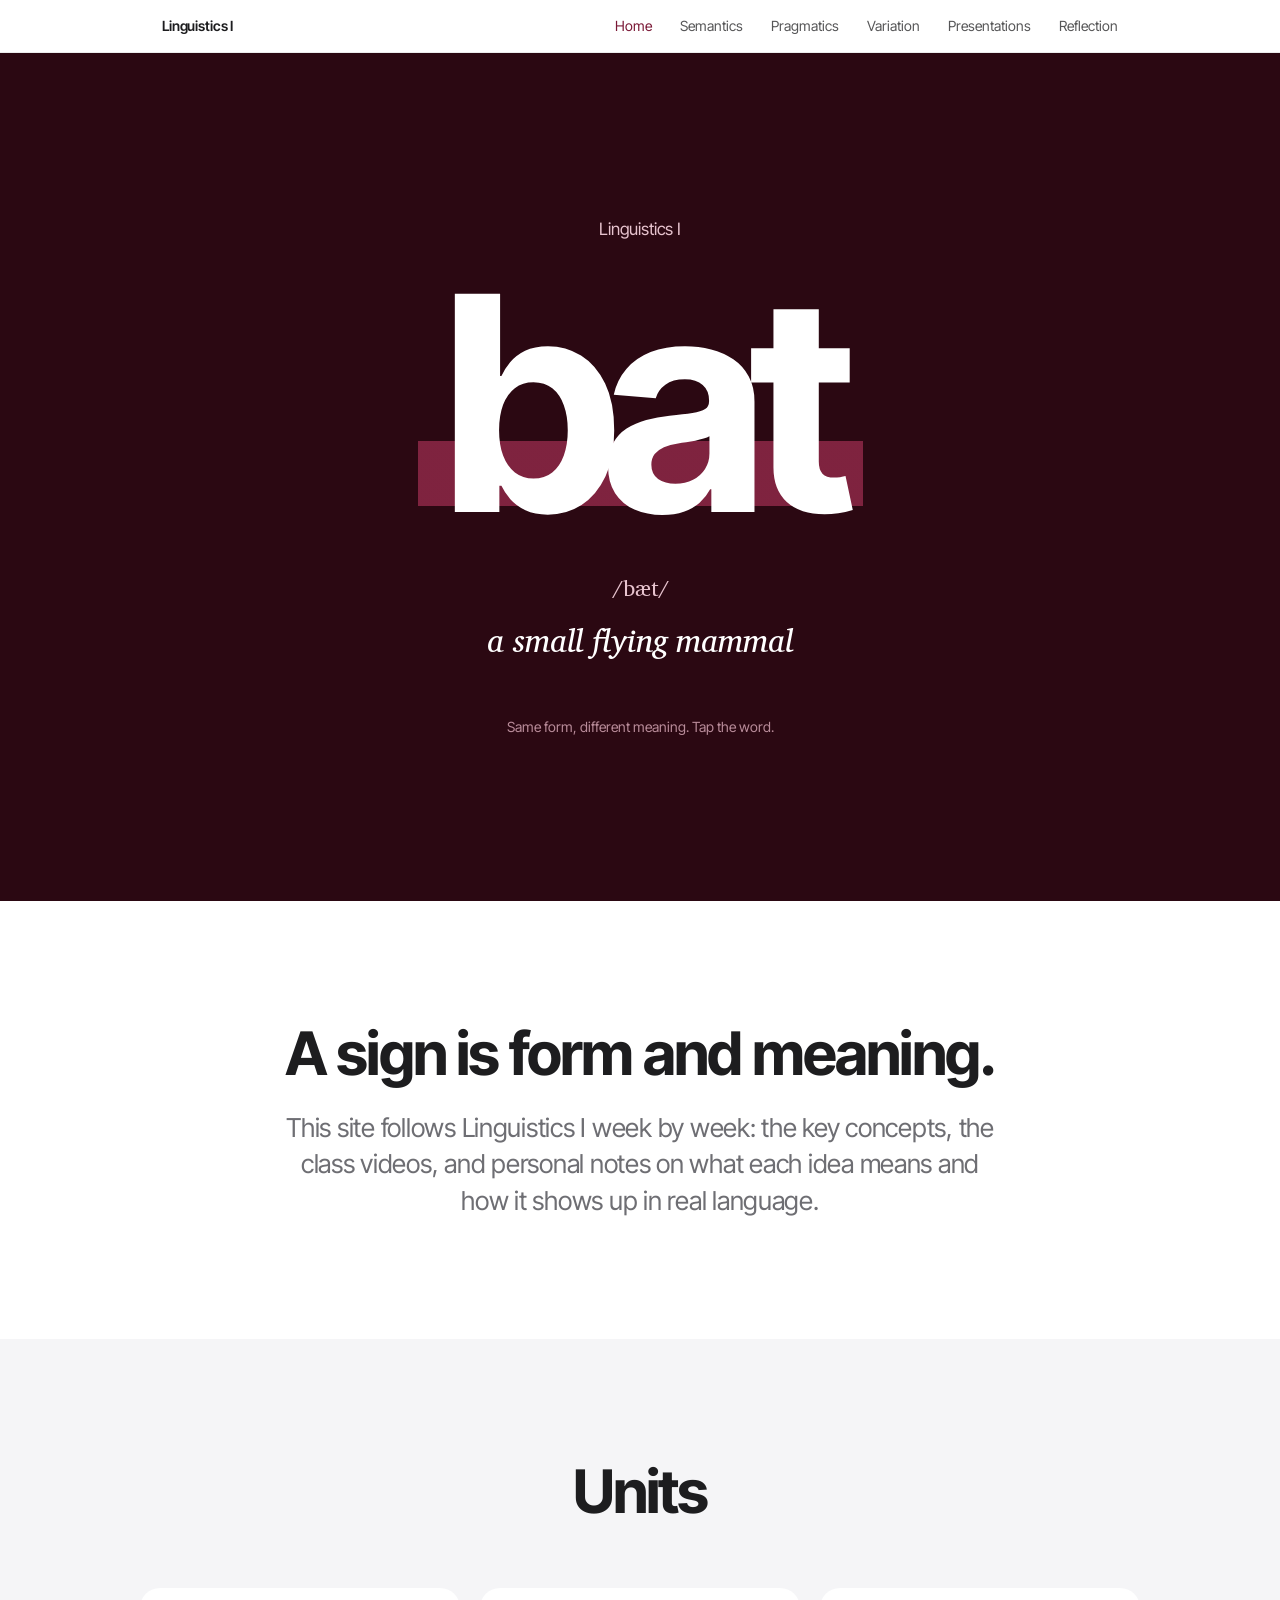
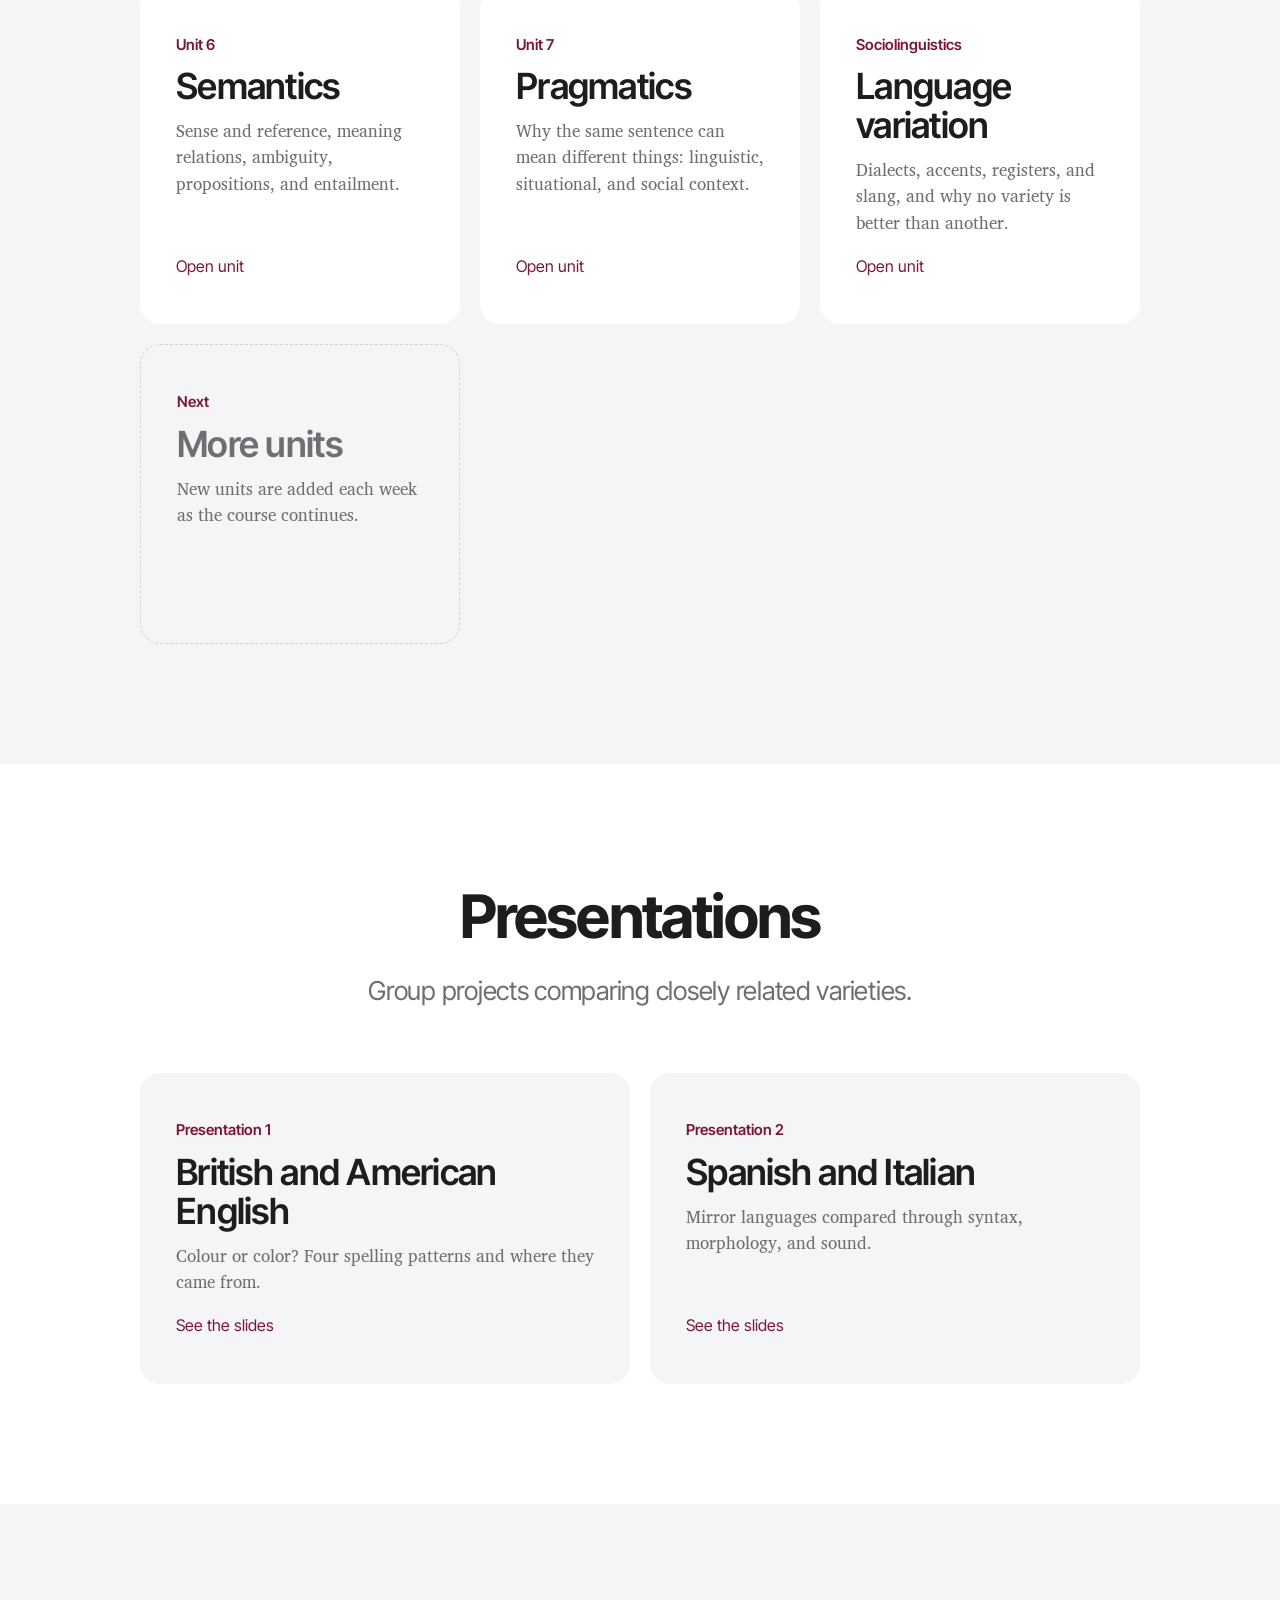
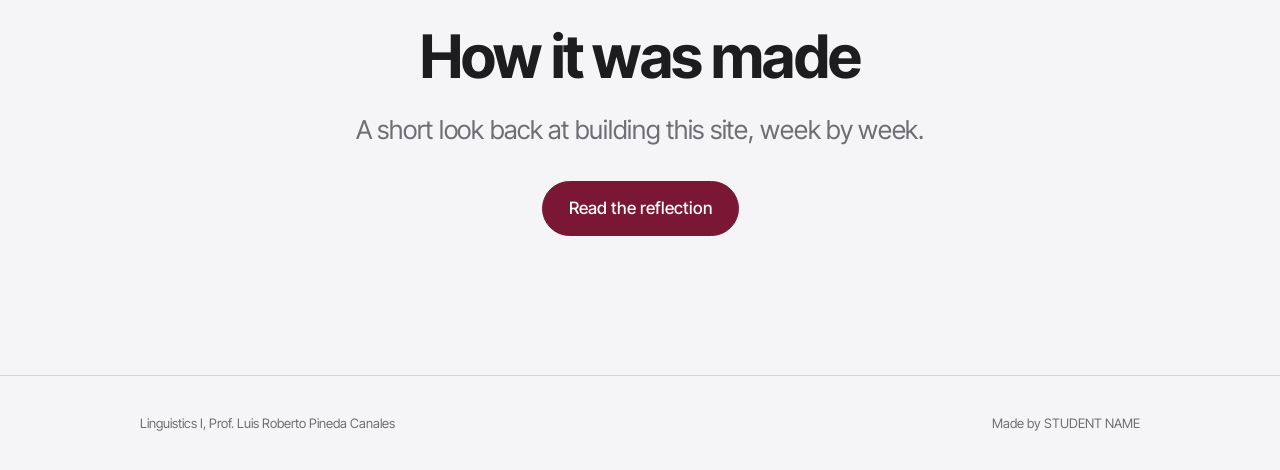
==== index.html @ 4e594017 "Vals project first demo" ====
<!DOCTYPE html>
<html lang="en">
<head>
  <meta charset="UTF-8">
  <meta name="viewport" content="width=device-width, initial-scale=1">
  <title>Linguistics I</title>
  <meta name="description" content="A semester of Linguistics I: concepts, class videos, and personal notes, unit by unit.">
  <link rel="preconnect" href="https://fonts.googleapis.com">
  <link rel="preconnect" href="https://fonts.gstatic.com" crossorigin>
  <link href="https://fonts.googleapis.com/css2?family=Charis+SIL:ital,wght@0,400;0,700;1,400&family=Inter+Tight:wght@400;500;600;700&display=swap" rel="stylesheet">
  <link rel="stylesheet" href="css/style.css">
</head>
<body>

<nav class="nav" aria-label="Main">
  <div class="nav-inner">
    <a class="brand" href="index.html">Linguistics I</a>
    <ul>
      <li><a href="index.html" aria-current="page">Home</a></li>
      <li><a href="semantics.html">Semantics</a></li>
      <li><a href="pragmatics.html">Pragmatics</a></li>
      <li><a href="variation.html">Variation</a></li>
      <li><a href="presentations.html">Presentations</a></li>
      <li><a href="reflection.html">Reflection</a></li>
    </ul>
  </div>
</nav>

<header class="hero">
  <p class="kicker">Linguistics I</p>
  <button class="word" id="flip-word" aria-label="bat. Tap to see its other meaning">bat</button>
  <p class="ipa">/bæt/</p>
  <p class="sense" id="flip-sense" aria-live="polite">a small flying mammal</p>
  <p class="hint">Same form, different meaning. Tap the word.</p>
</header>

<main>
  <section class="section">
    <div class="wrap center">
      <h2>A sign is form and meaning.</h2>
      <p class="lede">This site follows Linguistics I week by week: the key concepts, the class videos, and personal notes on what each idea means and how it shows up in real language.</p>
    </div>
  </section>

  <section class="section alt">
    <div class="wrap">
      <h2 class="center">Units</h2>
      <div class="units">
        <a class="unit-card" href="semantics.html">
          <span class="num">Unit 6</span>
          <h3>Semantics</h3>
          <p>Sense and reference, meaning relations, ambiguity, propositions, and entailment.</p>
          <span class="go">Open unit</span>
        </a>
        <a class="unit-card" href="pragmatics.html">
          <span class="num">Unit 7</span>
          <h3>Pragmatics</h3>
          <p>Why the same sentence can mean different things: linguistic, situational, and social context.</p>
          <span class="go">Open unit</span>
        </a>
        <a class="unit-card" href="variation.html">
          <span class="num">Sociolinguistics</span>
          <h3>Language variation</h3>
          <p>Dialects, accents, registers, and slang, and why no variety is better than another.</p>
          <span class="go">Open unit</span>
        </a>
        <div class="unit-card soon">
          <span class="num">Next</span>
          <h3>More units</h3>
          <p>New units are added each week as the course continues.</p>
        </div>
      </div>
    </div>
  </section>

  <section class="section">
    <div class="wrap">
      <h2 class="center">Presentations</h2>
      <p class="lede center" style="margin:0 auto; max-width:720px">Group projects comparing closely related varieties.</p>
      <div class="units">
        <a class="unit-card" href="presentations.html#british-american" style="background:var(--surface)">
          <span class="num">Presentation 1</span>
          <h3>British and American English</h3>
          <p>Colour or color? Four spelling patterns and where they came from.</p>
          <span class="go">See the slides</span>
        </a>
        <a class="unit-card" href="presentations.html#spanish-italian" style="background:var(--surface)">
          <span class="num">Presentation 2</span>
          <h3>Spanish and Italian</h3>
          <p>Mirror languages compared through syntax, morphology, and sound.</p>
          <span class="go">See the slides</span>
        </a>
      </div>
    </div>
  </section>

  <section class="section alt">
    <div class="wrap center">
      <h2>How it was made</h2>
      <p class="lede">A short look back at building this site, week by week.</p>
      <p style="margin-top:32px"><a class="btn" href="reflection.html">Read the reflection</a></p>
    </div>
  </section>
</main>

<footer class="footer">
  <div class="wrap">
    <span>Linguistics I, Prof. Luis Roberto Pineda Canales</span>
    <span>Made by STUDENT NAME</span>
  </div>
</footer>

<script src="js/main.js"></script>
</body>
</html>
---- css/style.css ----
/* ===== Tokens ===== */
:root {
  --wine: #7A1735;        /* primary */
  --wine-deep: #2B0812;   /* hero backgrounds */
  --wine-light: #E7C3CE;  /* text on dark wine */
  --rose: #F6E4EA;        /* notes + highlight */
  --ink: #1D1D1F;
  --muted: #6E6E73;
  --surface: #F5F5F7;
  --paper: #FFFFFF;
  --line: #D2D2D7;
  --display: "Inter Tight", system-ui, -apple-system, "Segoe UI", sans-serif;
  --serif: "Charis SIL", Georgia, "Times New Roman", serif;
  --max: 1000px;
  --read: 680px;
  --radius: 20px;
}

*, *::before, *::after { box-sizing: border-box; }
html { scroll-behavior: smooth; }
body {
  margin: 0;
  font-family: var(--serif);
  font-size: 19px;
  line-height: 1.7;
  color: var(--ink);
  background: var(--paper);
  -webkit-font-smoothing: antialiased;
}
a { color: var(--wine); }
:focus-visible { outline: 2px solid var(--wine); outline-offset: 3px; border-radius: 4px; }
img, iframe, svg { max-width: 100%; }
p { margin: 0 0 1em; }

/* ===== Navigation ===== */
.nav {
  position: sticky; top: 0; z-index: 20;
  background: rgba(255, 255, 255, 0.82);
  backdrop-filter: saturate(180%) blur(20px);
  -webkit-backdrop-filter: saturate(180%) blur(20px);
  border-bottom: 1px solid rgba(0, 0, 0, 0.08);
}
.nav-inner {
  max-width: var(--max); margin: 0 auto; padding: 0 22px; height: 52px;
  display: flex; align-items: center; justify-content: space-between;
  font-family: var(--display); font-size: 14px;
}
.brand { font-weight: 600; color: var(--ink); text-decoration: none; letter-spacing: -0.01em; }
.nav ul { list-style: none; display: flex; gap: 28px; margin: 0; padding: 0; }
.nav ul a { color: var(--ink); text-decoration: none; opacity: 0.75; transition: opacity .2s, color .2s; }
.nav ul a:hover, .nav ul a[aria-current="page"] { opacity: 1; color: var(--wine); }
@media (max-width: 640px) {
  .brand { display: none; }
  .nav-inner { justify-content: center; }
  .nav ul { gap: 20px; font-size: 13px; }
}

/* ===== Type ===== */
h1, h2, h3, h4 { font-family: var(--display); letter-spacing: -0.03em; line-height: 1.08; margin: 0; }
.display { font-size: clamp(48px, 8vw, 88px); font-weight: 700; }
h2 { font-size: clamp(36px, 5.5vw, 60px); font-weight: 700; margin-bottom: 24px; }
h3 { font-size: 26px; font-weight: 600; letter-spacing: -0.02em; margin: 64px 0 16px; }
.lede { font-family: var(--display); font-size: clamp(20px, 2.4vw, 26px); color: var(--muted); line-height: 1.4; letter-spacing: -0.01em; margin: 20px 0 0; }
.center { text-align: center; }
.center .lede { margin-left: auto; margin-right: auto; max-width: 720px; }
mark { background: linear-gradient(transparent 55%, var(--rose) 55%); color: inherit; padding: 0 2px; }
.ipa { font-family: var(--serif); }

/* ===== Home hero ===== */
.hero {
  background: var(--wine-deep); color: #fff;
  min-height: calc(100svh - 52px);
  display: flex; flex-direction: column; align-items: center; justify-content: center;
  text-align: center; padding: 80px 22px;
}
.hero .kicker { font-family: var(--display); font-size: 17px; color: var(--wine-light); margin: 0 0 24px; letter-spacing: -0.01em; }
.word {
  all: unset; cursor: pointer;
  font-family: var(--display); font-weight: 700;
  font-size: clamp(120px, 26vw, 300px); line-height: 0.9; letter-spacing: -0.06em;
  padding: 0 0.08em;
  background: linear-gradient(transparent 64%, rgba(196, 58, 100, 0.55) 64%, rgba(196, 58, 100, 0.55) 88%, transparent 88%);
}
.word:focus-visible { outline: 2px solid #fff; outline-offset: 10px; }
.hero .ipa { font-size: 22px; color: var(--wine-light); margin: 32px 0 6px; }
.sense { font-style: italic; font-size: clamp(22px, 3vw, 32px); margin: 0; min-height: 1.5em; transition: opacity .25s ease; }
.sense.fading { opacity: 0; }
.hint { font-family: var(--display); font-size: 14px; color: #B98C9A; margin: 48px 0 0; }

/* One orchestrated entrance on the home hero */
.hero > * { animation: rise .9s cubic-bezier(.2, .7, .2, 1) both; }
.hero > *:nth-child(2) { animation-delay: .15s; }
.hero > *:nth-child(3) { animation-delay: .35s; }
.hero > *:nth-child(4) { animation-delay: .45s; }
.hero > *:nth-child(5) { animation-delay: .8s; }
@keyframes rise { from { opacity: 0; transform: translateY(18px); } to { opacity: 1; transform: none; } }

/* ===== Unit hero ===== */
.unit-hero { background: var(--wine-deep); color: #fff; text-align: center; padding: 140px 22px 120px; }
.unit-hero .unit-label { font-family: var(--display); font-size: 17px; color: var(--wine-light); margin: 0 0 16px; }
.unit-hero .lede { color: var(--wine-light); }

/* ===== Sections ===== */
.section { padding: 120px 22px; }
.section.alt { background: var(--surface); }
.wrap { max-width: var(--max); margin: 0 auto; }
.read { max-width: var(--read); margin: 0 auto; }
@media (max-width: 640px) { .section { padding: 80px 20px; } .unit-hero { padding: 100px 20px 80px; } }

/* ===== Home: unit cards ===== */
.units { display: grid; grid-template-columns: repeat(auto-fit, minmax(280px, 1fr)); gap: 20px; margin-top: 64px; }
.unit-card {
  display: flex; flex-direction: column; background: var(--paper); border-radius: var(--radius);
  padding: 44px 36px; text-decoration: none; color: var(--ink); min-height: 300px;
  transition: transform .35s cubic-bezier(.2, .7, .2, 1);
}
.unit-card:hover { transform: scale(1.015); }
.unit-card .num { font-family: var(--display); color: var(--wine); font-size: 15px; font-weight: 600; }
.unit-card h3 { margin: 10px 0 12px; font-size: 36px; }
.unit-card p { color: var(--muted); font-size: 17px; line-height: 1.55; }
.unit-card .go { margin-top: auto; font-family: var(--display); font-size: 16px; color: var(--wine); }
.unit-card.soon { background: transparent; border: 1.5px dashed var(--line); color: var(--muted); }
.unit-card.soon:hover { transform: none; }
.unit-card.soon h3 { color: var(--muted); }

/* ===== Buttons ===== */
.btn {
  display: inline-block; font-family: var(--display); font-size: 17px; font-weight: 500;
  padding: 12px 26px; border-radius: 980px; border: 1px solid var(--wine);
  background: var(--wine); color: #fff; text-decoration: none; cursor: pointer;
  transition: background .2s, color .2s;
}
.btn:hover { background: #5E1029; }
.btn.ghost { background: transparent; color: var(--wine); }
.btn.ghost:hover { background: var(--wine); color: #fff; }

/* ===== Dictionary-style entries ===== */
.entries { margin: 32px 0; }
.entry { border-top: 1px solid var(--line); padding: 28px 0; }
.entry:last-child { border-bottom: 1px solid var(--line); }
.entry dt { font-family: var(--display); font-size: 24px; font-weight: 600; letter-spacing: -0.02em; }
.entry dt .ipa, .entry dt .pos { font-family: var(--serif); font-weight: 400; font-size: 17px; color: var(--wine); margin-left: 10px; letter-spacing: 0; }
.entry dd { margin: 8px 0 0; color: #3A3A3C; }
.entry .ex { font-style: italic; color: var(--muted); }

/* ===== Statement ===== */
.statement { font-family: var(--display); font-weight: 700; font-size: clamp(34px, 5vw, 56px); letter-spacing: -0.035em; line-height: 1.1; margin: 0 0 32px; }
.statement .soft { color: var(--muted); }

/* ===== Figures ===== */
.figure { background: var(--paper); border-radius: var(--radius); padding: 48px 32px 32px; margin: 48px 0; text-align: center; }
.section:not(.alt) .figure { background: var(--surface); }
.figure svg { width: 100%; max-width: 560px; height: auto; }
.figure figcaption { font-family: var(--display); font-size: 15px; color: var(--muted); margin-top: 20px; }

/* ===== Video ===== */
.video { position: relative; aspect-ratio: 16 / 9; border-radius: var(--radius); overflow: hidden; background: #000; margin: 40px 0 12px; }
.video iframe { position: absolute; inset: 0; width: 100%; height: 100%; border: 0; }
.video-caption { font-family: var(--display); font-size: 15px; color: var(--muted); margin: 0 0 48px; }
.videos { display: grid; grid-template-columns: repeat(auto-fit, minmax(320px, 1fr)); gap: 24px; }

/* ===== Personal notes (her voice) ===== */
.notes { background: var(--rose); border-radius: var(--radius); padding: 32px 36px; margin: 56px 0 0; }
.notes h4 { font-size: 15px; font-weight: 600; color: var(--wine); letter-spacing: -0.01em; margin: 0 0 10px; }
.notes p { font-style: italic; margin: 0 0 .6em; }
.notes p:last-child { margin: 0; }
.notes .prompt { color: #8A5566; }

/* ===== Empty media slots ===== */
.slot {
  border: 1.5px dashed #C9A3AF; border-radius: var(--radius); padding: 36px 28px; margin: 40px 0;
  text-align: center; font-family: var(--display); font-size: 16px; color: var(--muted);
}
.slot strong { display: block; color: var(--ink); font-size: 18px; font-weight: 600; margin-bottom: 6px; }

/* ===== Tables ===== */
.table-wrap { overflow-x: auto; margin: 32px 0; }
table { width: 100%; border-collapse: collapse; font-size: 17px; min-width: 520px; }
th { font-family: var(--display); font-weight: 600; font-size: 14px; color: var(--muted); text-align: left; padding: 12px 16px 12px 0; border-bottom: 1px solid var(--ink); }
td { padding: 16px 16px 16px 0; border-bottom: 1px solid var(--line); vertical-align: top; }
td.yes { color: var(--wine); font-family: var(--display); font-weight: 600; }

/* ===== Quiz ===== */
.quiz { background: var(--paper); border-radius: var(--radius); padding: 48px 40px; margin: 48px 0 0; }
.quiz-progress { font-family: var(--display); font-size: 14px; color: var(--muted); margin: 0 0 24px; }
.quiz-premise, .quiz-conclusion { font-family: var(--display); font-size: clamp(22px, 3vw, 28px); font-weight: 600; letter-spacing: -0.02em; line-height: 1.25; margin: 0; }
.quiz-arrow { font-family: var(--display); color: var(--wine); font-size: 15px; margin: 12px 0; }
.quiz-question { font-family: var(--display); color: var(--muted); font-size: 16px; margin: 28px 0 16px; }
.choices { display: flex; gap: 12px; flex-wrap: wrap; }
.choices .btn[aria-pressed="true"] { background: var(--wine); color: #fff; }
.feedback { margin-top: 24px; min-height: 2em; }
.feedback .verdict { font-family: var(--display); font-weight: 600; }
.feedback .right { color: var(--wine); }
.feedback .wrong { color: var(--ink); }
@media (max-width: 640px) { .quiz { padding: 36px 24px; } .notes { padding: 28px 24px; } }

/* ===== Segmented control (pragmatics) ===== */
.seg { display: inline-flex; flex-wrap: wrap; background: rgba(0, 0, 0, 0.06); border-radius: 980px; padding: 4px; gap: 4px; margin: 16px 0 32px; }
.seg button {
  border: 0; background: transparent; border-radius: 980px; padding: 10px 22px;
  font-family: var(--display); font-size: 15px; color: var(--ink); cursor: pointer;
}
.seg button[aria-pressed="true"] { background: var(--paper); color: var(--wine); box-shadow: 0 1px 4px rgba(0, 0, 0, 0.12); }
.ctx-panel { background: var(--paper); border-radius: var(--radius); padding: 40px; }
.section:not(.alt) .ctx-panel { background: var(--surface); }
.ctx-panel .utterance { font-family: var(--display); font-size: clamp(28px, 4vw, 40px); font-weight: 700; letter-spacing: -0.03em; margin: 0 0 20px; }
.ctx-panel .scene { color: var(--muted); }
.ctx-panel .reading { border-top: 1px solid var(--line); padding-top: 20px; margin-top: 20px; }
@media (max-width: 640px) { .ctx-panel { padding: 28px 24px; } }

/* ===== Journal (reflection) ===== */
.journal-entry { border-top: 1px solid var(--line); padding: 36px 0; }
.journal-entry h3 { margin: 0 0 12px; font-size: 22px; }
.journal-entry .date { font-family: var(--display); font-size: 14px; color: var(--wine); margin: 0 0 6px; }

/* ===== Prev / next ===== */
.pager { display: flex; justify-content: space-between; gap: 16px; flex-wrap: wrap; max-width: var(--max); margin: 0 auto; padding: 64px 22px; font-family: var(--display); }
.pager a { text-decoration: none; color: var(--ink); }
.pager small { display: block; color: var(--muted); font-size: 14px; }
.pager span { font-size: 22px; font-weight: 600; letter-spacing: -0.02em; color: var(--wine); }

/* ===== Footer ===== */
.footer { background: var(--surface); border-top: 1px solid var(--line); padding: 36px 22px; font-family: var(--display); font-size: 13px; color: var(--muted); }
.footer .wrap { display: flex; justify-content: space-between; gap: 12px; flex-wrap: wrap; }

/* ===== Mobile nav: scroll when it doesn't fit ===== */
@media (max-width: 640px) {
  .nav-inner { justify-content: flex-start; padding: 0; }
  .nav ul { overflow-x: auto; white-space: nowrap; padding: 0 20px; gap: 22px; scrollbar-width: none; }
  .nav ul::-webkit-scrollbar { display: none; }
}

/* ===== Presentation credit ===== */
.credit { font-family: var(--display); font-size: 16px; color: var(--wine-light); margin: 24px 0 0; }

/* ===== Slide gallery ===== */
.gallery-wrap { position: relative; margin: 48px 0 0; }
.gallery {
  display: flex; gap: 20px; overflow-x: auto; scroll-snap-type: x mandatory;
  padding: 0 max(22px, calc((100vw - var(--max)) / 2)) 8px; scrollbar-width: none;
}
.gallery::-webkit-scrollbar { display: none; }
.gallery figure { flex: 0 0 min(820px, 86vw); margin: 0; scroll-snap-align: center; }
.gallery img { display: block; width: 100%; height: auto; aspect-ratio: 16 / 9; object-fit: cover; border-radius: var(--radius); background: var(--surface); box-shadow: 0 2px 20px rgba(0, 0, 0, 0.08); }
.gallery figcaption { font-family: var(--display); font-size: 14px; color: var(--muted); margin-top: 12px; }
.gallery-controls { display: flex; justify-content: center; align-items: center; gap: 16px; margin-top: 24px; font-family: var(--display); font-size: 14px; color: var(--muted); }
.round {
  width: 44px; height: 44px; border-radius: 50%; border: 0; cursor: pointer;
  background: rgba(0, 0, 0, 0.07); color: var(--ink); font-size: 20px; line-height: 1;
  display: inline-flex; align-items: center; justify-content: center; transition: background .2s;
}
.round:hover { background: rgba(0, 0, 0, 0.12); }

/* ===== Spelling switch (British / American) ===== */
.spell-grid { display: grid; grid-template-columns: repeat(2, minmax(0, 1fr)); gap: 12px; margin: 8px 0 24px; }
@media (max-width: 480px) { .spell-grid { grid-template-columns: 1fr; } }
.spell-group { background: var(--paper); border-radius: var(--radius); padding: 28px 28px 20px; }
.section:not(.alt) .spell-group { background: var(--surface); }
.spell-group h4 { font-size: 15px; font-weight: 600; color: var(--muted); letter-spacing: -0.01em; margin: 0 0 12px; }
.spell { display: block; font-family: var(--display); font-size: 28px; font-weight: 600; letter-spacing: -0.02em; line-height: 1.5; }
.spell .end { color: var(--wine); transition: color .3s; }

/* ===== Mirror tables (Spanish / Italian) ===== */
.mirror { display: grid; grid-template-columns: 1fr 1fr; gap: 0; background: var(--paper); border-radius: var(--radius); overflow: hidden; margin: 32px 0; }
.section:not(.alt) .mirror { background: var(--surface); }
.mirror > div { padding: 28px 28px 20px; }
.mirror > div + div { border-left: 1px solid var(--line); }
.mirror h4 { font-size: 15px; font-weight: 600; color: var(--wine); margin: 0 0 12px; letter-spacing: -0.01em; }
.mirror ul { list-style: none; margin: 0; padding: 0; }
.mirror li { padding: 8px 0; border-top: 1px solid var(--line); }
.mirror li:first-child { border-top: 0; }
.mirror .arrow { color: var(--muted); }
@media (max-width: 560px) { .mirror > div { padding: 22px 18px 14px; } .mirror li { font-size: 17px; } }

/* ===== Minimal pairs ===== */
.pairs { display: grid; grid-template-columns: repeat(auto-fit, minmax(180px, 1fr)); gap: 16px; margin: 32px 0; }
.pair { background: var(--paper); border-radius: var(--radius); padding: 32px 28px; }
.section:not(.alt) .pair { background: var(--surface); }
.pair .lang { font-family: var(--display); font-size: 14px; color: var(--muted); margin: 0 0 14px; }
.pair .w { font-family: var(--display); font-size: 30px; font-weight: 700; letter-spacing: -0.03em; margin: 0; line-height: 1.2; }
.pair .w b { color: var(--wine); }
.pair .g { color: var(--muted); font-style: italic; margin: 0 0 12px; }
.pair .g:last-child { margin: 0; }
.pair .why { font-family: var(--display); font-size: 15px; color: var(--ink); border-top: 1px solid var(--line); padding-top: 14px; margin: 14px 0 0; }

.aside { font-family: var(--display); font-size: 15px; color: var(--muted); line-height: 1.5; margin: -16px 0 32px; }

@media (prefers-reduced-motion: reduce) {
  html { scroll-behavior: auto; }
  *, *::before, *::after { animation: none !important; transition: none !important; }
}
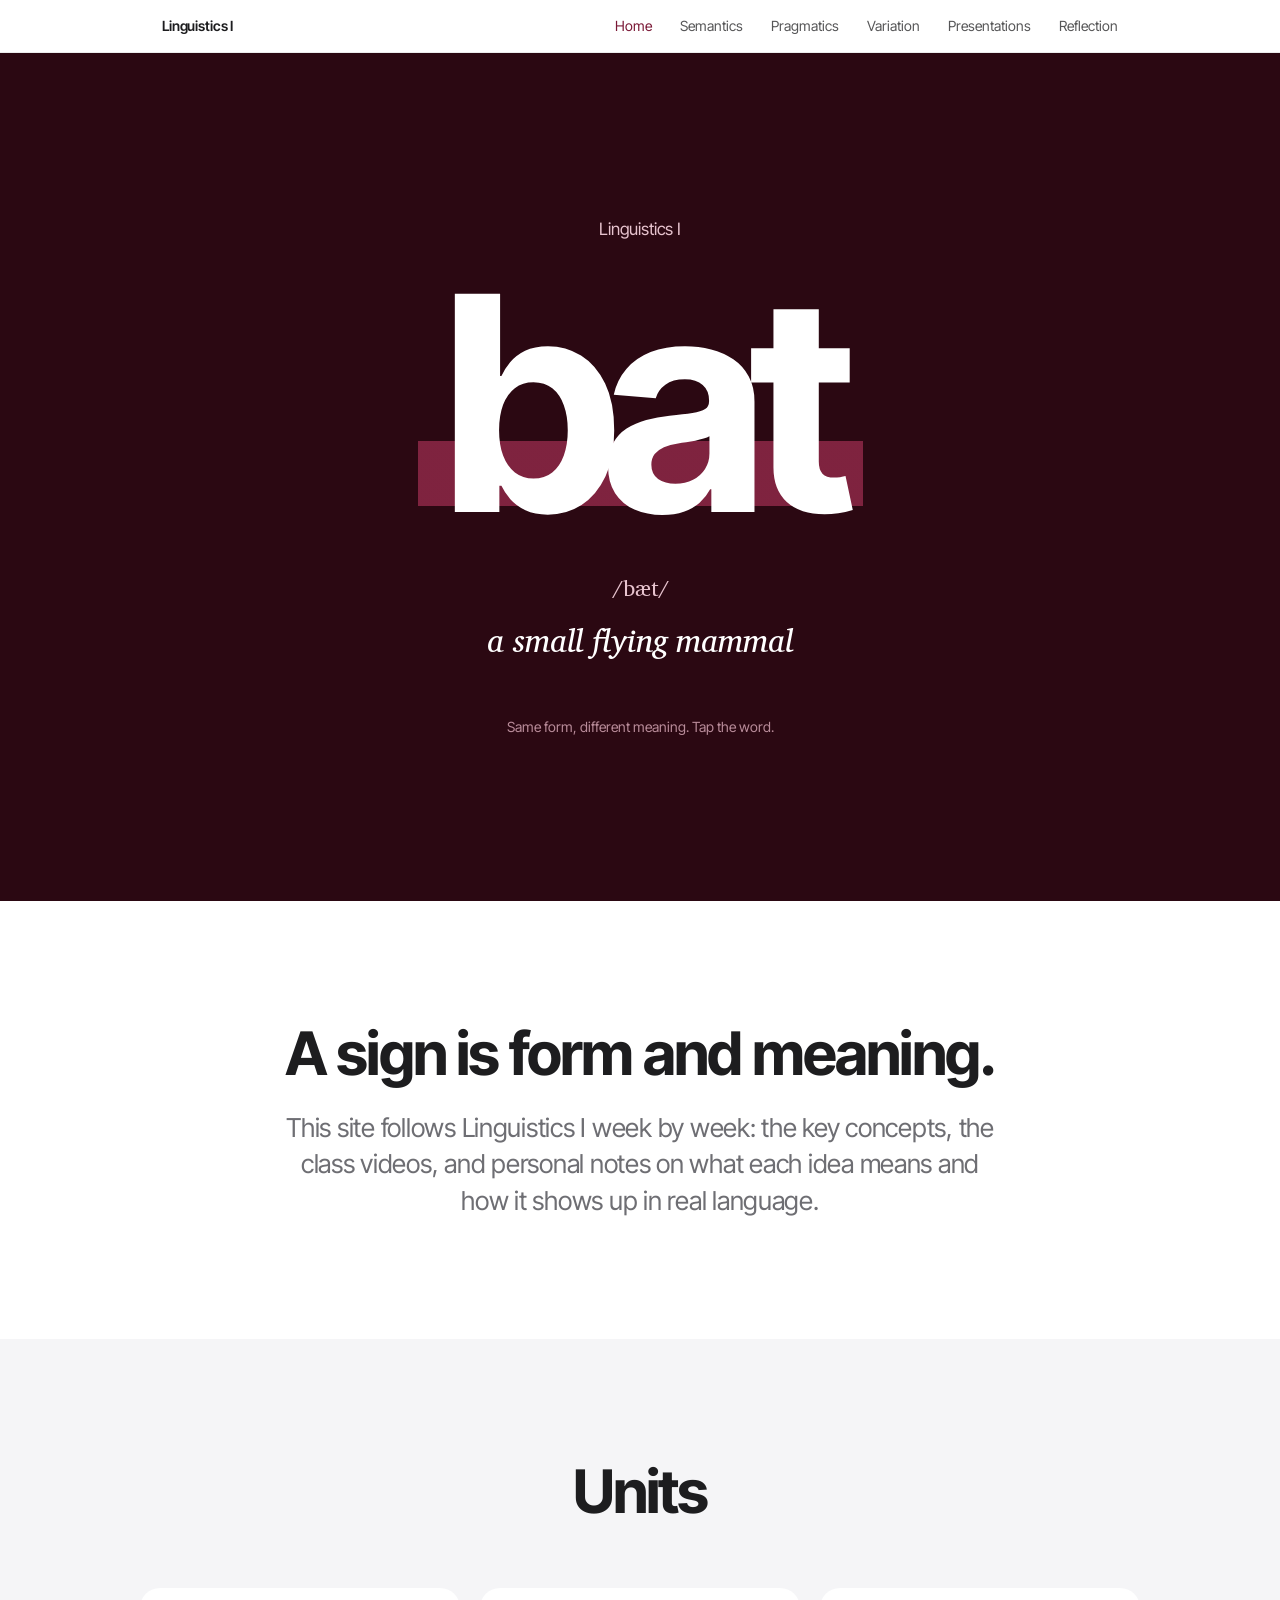
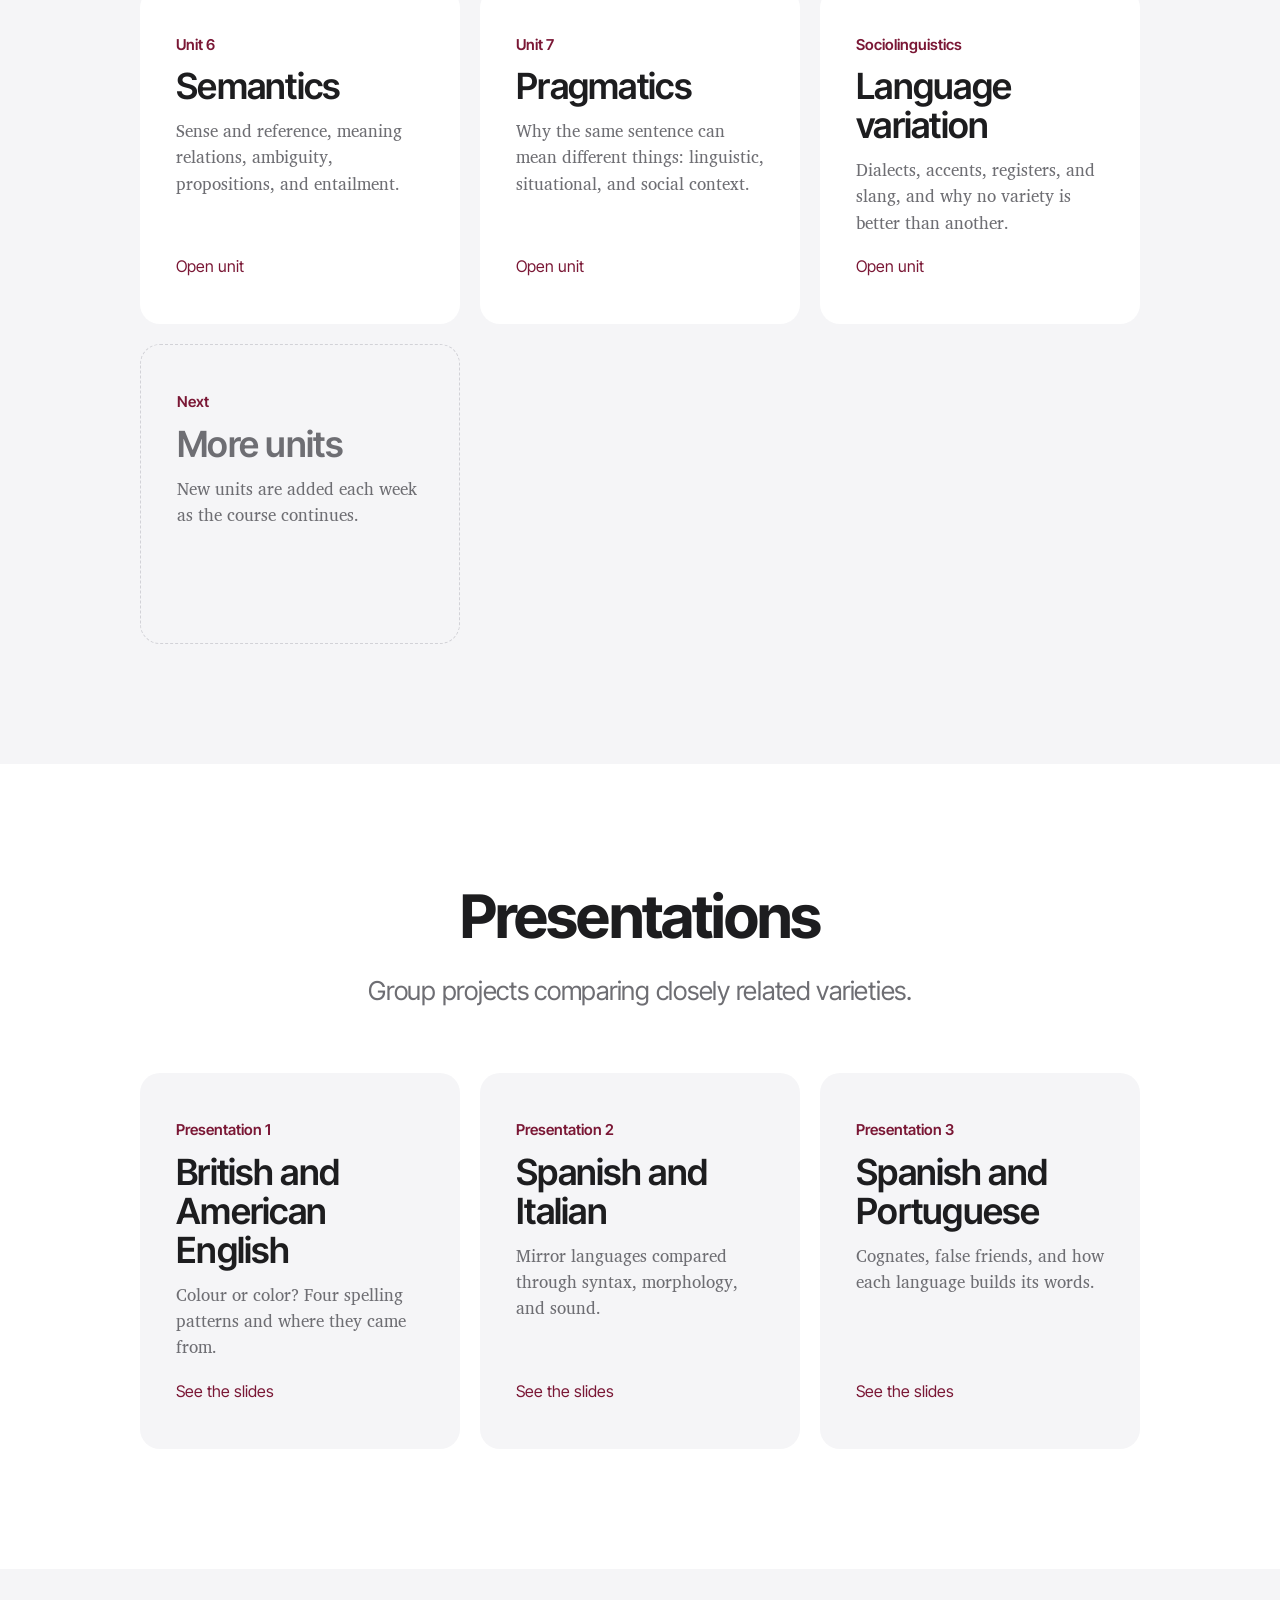
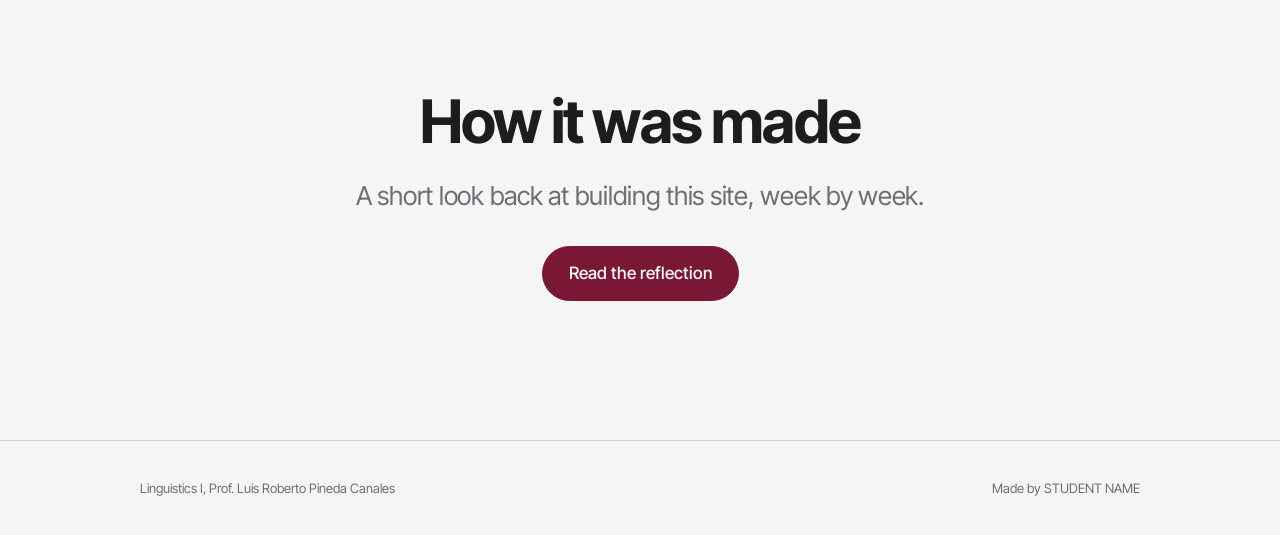
==== commit 56b7abd3: "Update" ====
--- a/index.html
+++ b/index.html
@@ -90,6 +90,12 @@
           <p>Mirror languages compared through syntax, morphology, and sound.</p>
           <span class="go">See the slides</span>
         </a>
+        <a class="unit-card" href="presentations.html#spanish-portuguese" style="background:var(--surface)">
+          <span class="num">Presentation 3</span>
+          <h3>Spanish and Portuguese</h3>
+          <p>Cognates, false friends, and how each language builds its words.</p>
+          <span class="go">See the slides</span>
+        </a>
       </div>
     </div>
   </section>
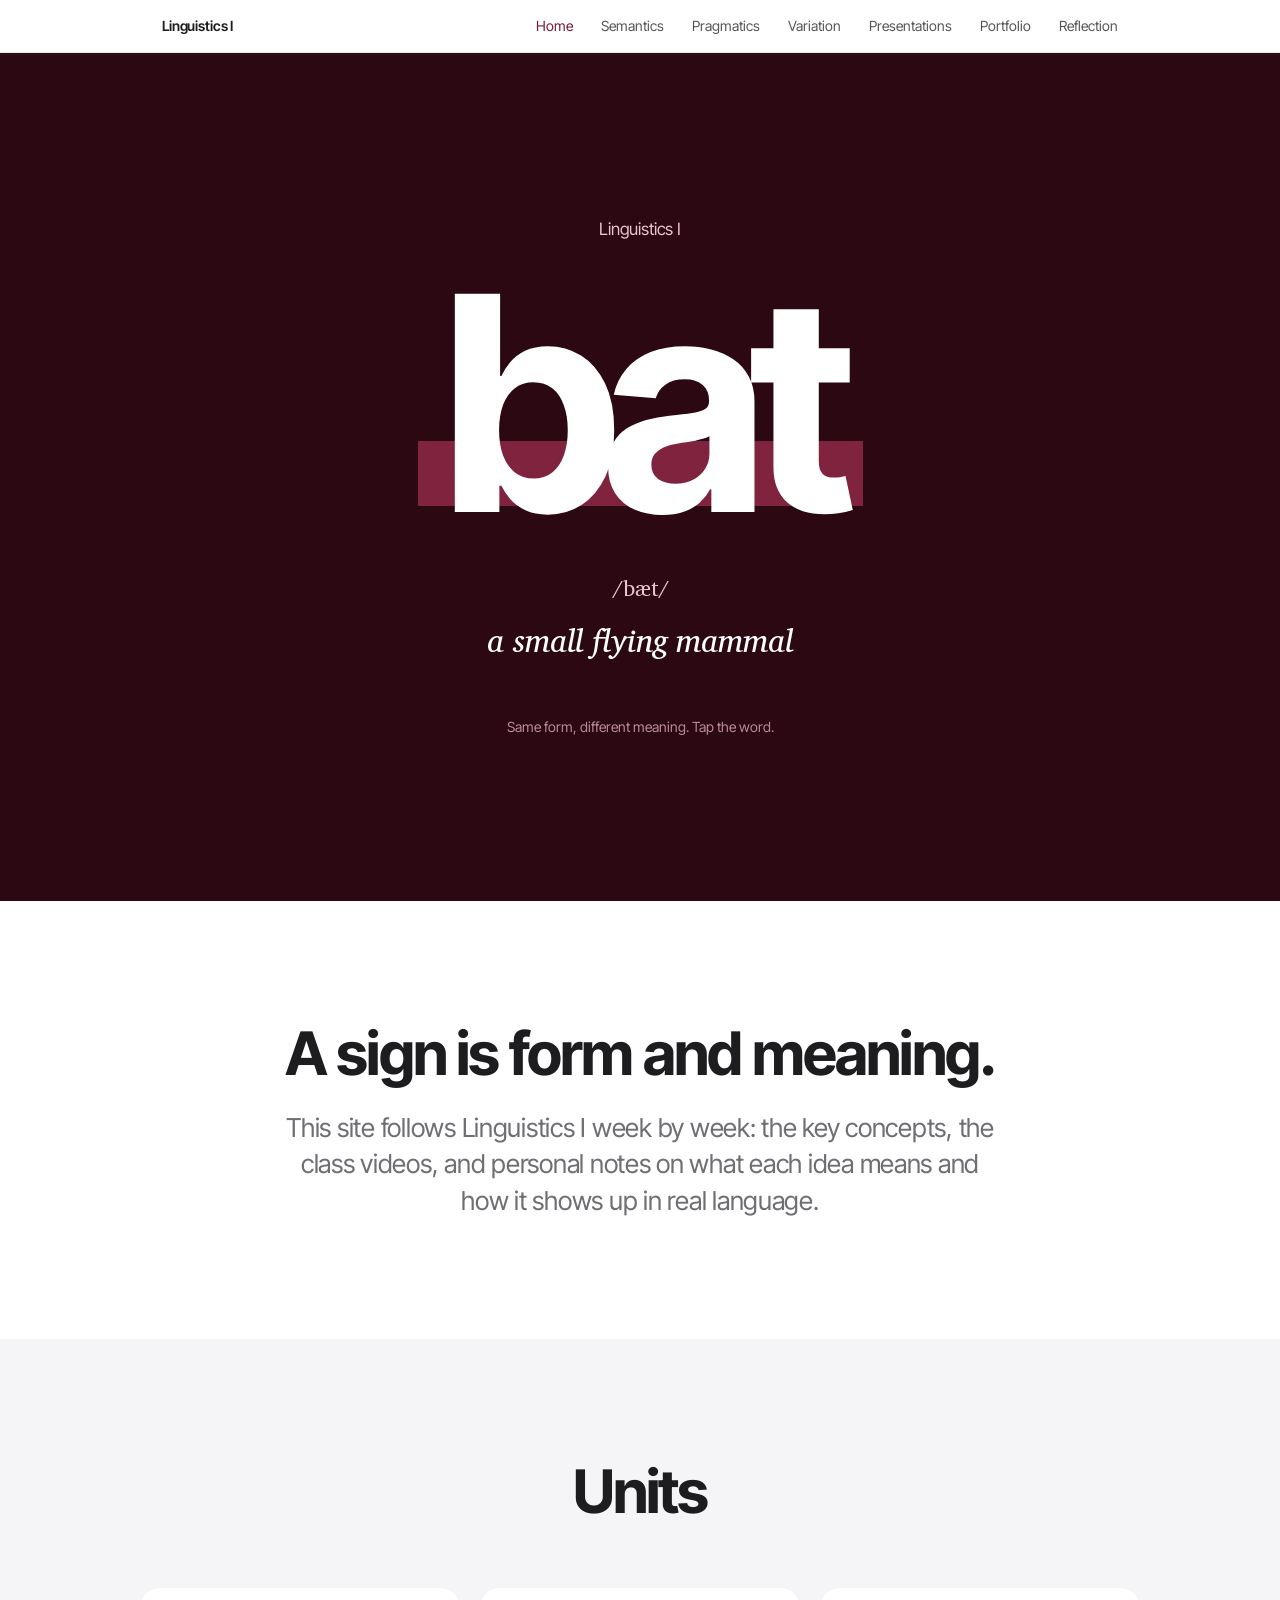
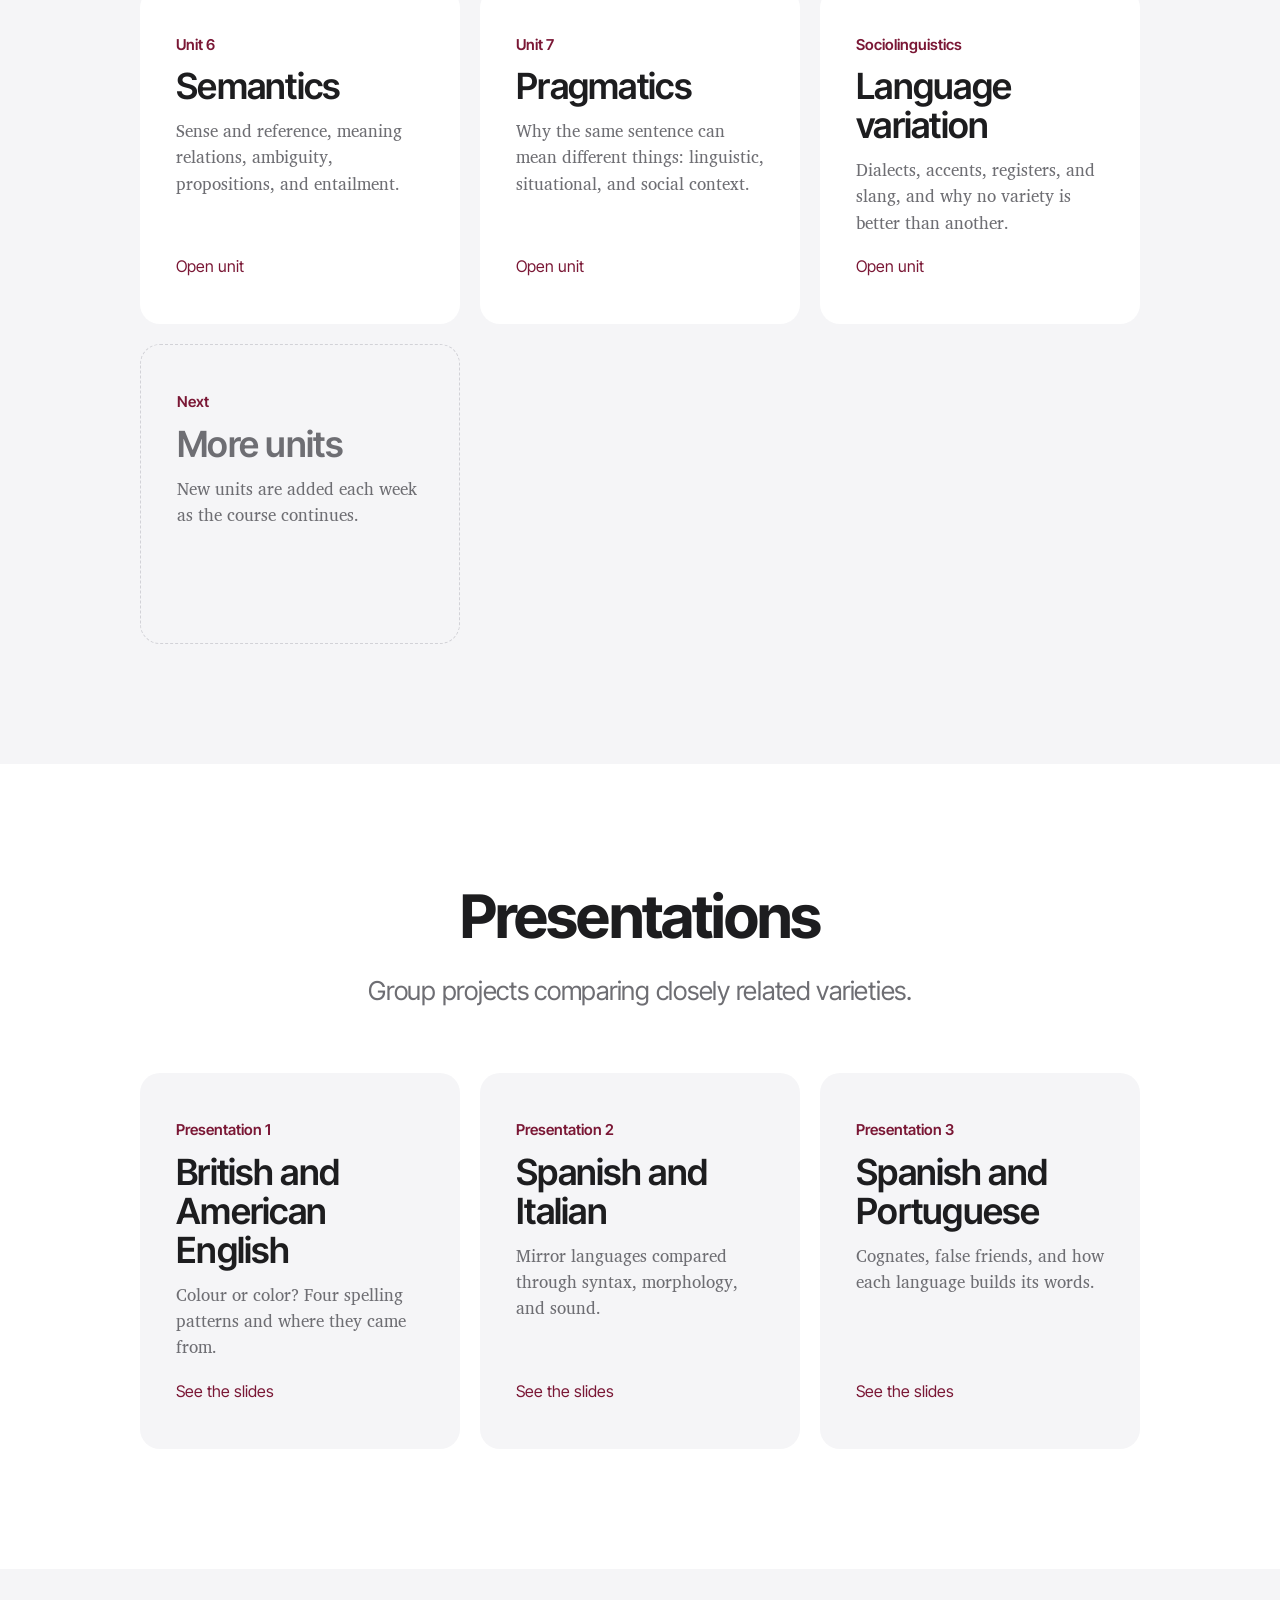
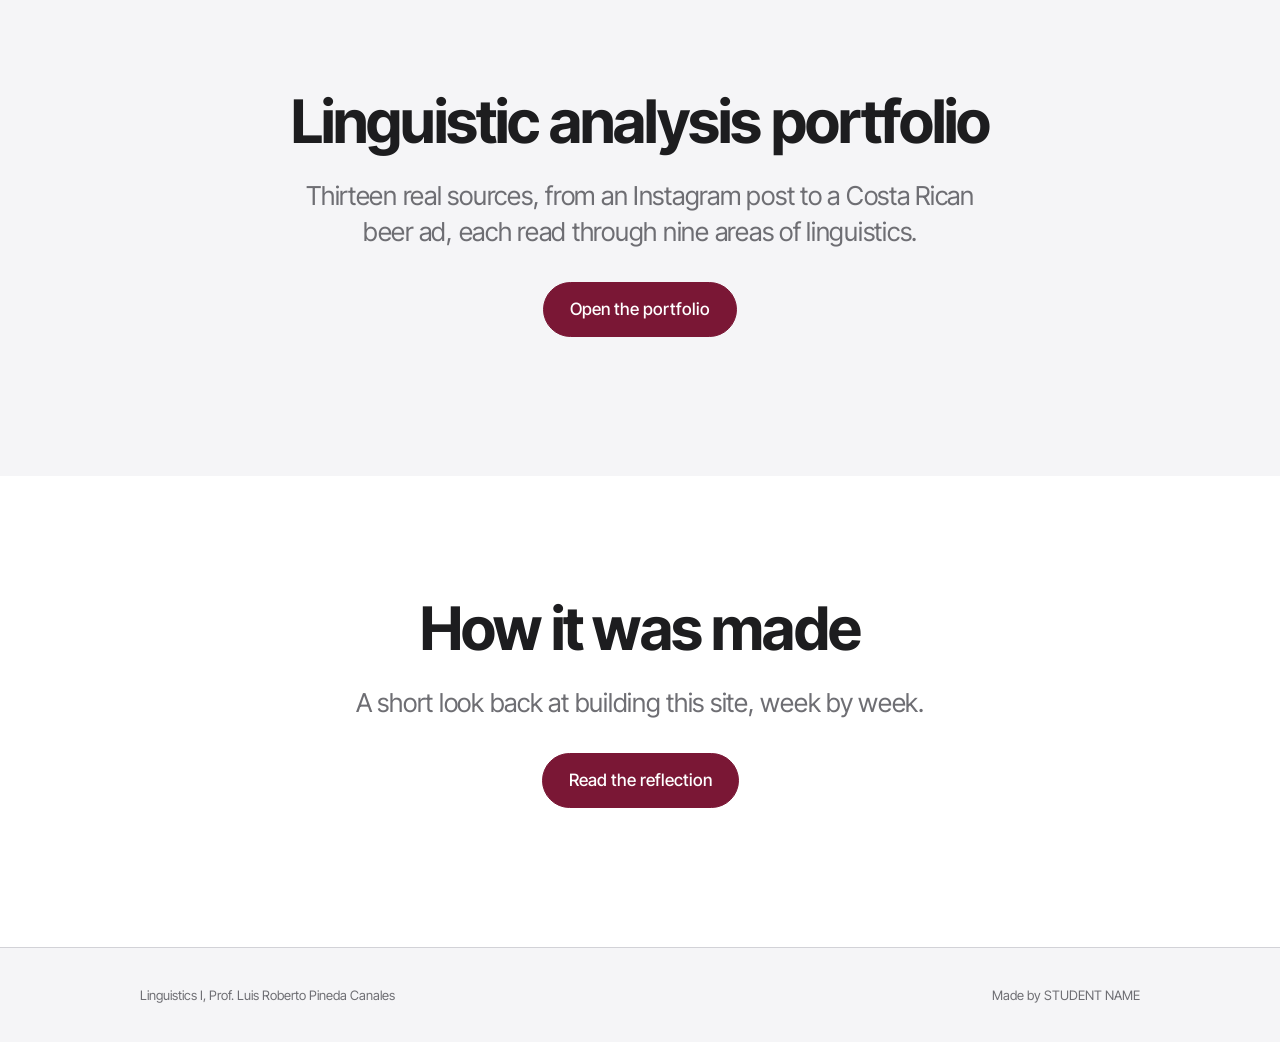
==== commit abbff79f: "Add portfolio, research report, variety vs variation" ====
--- a/index.html
+++ b/index.html
@@ -21,6 +21,7 @@
       <li><a href="pragmatics.html">Pragmatics</a></li>
       <li><a href="variation.html">Variation</a></li>
       <li><a href="presentations.html">Presentations</a></li>
+      <li><a href="portfolio.html">Portfolio</a></li>
       <li><a href="reflection.html">Reflection</a></li>
     </ul>
   </div>
@@ -102,6 +103,14 @@
 
   <section class="section alt">
     <div class="wrap center">
+      <h2>Linguistic analysis portfolio</h2>
+      <p class="lede">Thirteen real sources, from an Instagram post to a Costa Rican beer ad, each read through nine areas of linguistics.</p>
+      <p style="margin-top:32px"><a class="btn" href="portfolio.html">Open the portfolio</a></p>
+    </div>
+  </section>
+
+  <section class="section">
+    <div class="wrap center">
       <h2>How it was made</h2>
       <p class="lede">A short look back at building this site, week by week.</p>
       <p style="margin-top:32px"><a class="btn" href="reflection.html">Read the reflection</a></p>
--- a/css/style.css
+++ b/css/style.css
@@ -285,6 +285,61 @@
 
 .aside { font-family: var(--display); font-size: 15px; color: var(--muted); line-height: 1.5; margin: -16px 0 32px; }
 
+
+/* ===== Portfolio ===== */
+.stats { display: flex; justify-content: center; gap: clamp(32px, 8vw, 96px); margin: 48px 0 0; flex-wrap: wrap; }
+.stats div { text-align: center; font-family: var(--display); }
+.stats b { display: block; font-size: clamp(48px, 7vw, 72px); font-weight: 700; letter-spacing: -0.04em; line-height: 1; color: #fff; }
+.stats span { font-size: 15px; color: var(--wine-light); }
+
+.filter-bar {
+  position: sticky; top: 52px; z-index: 15;
+  background: rgba(255, 255, 255, 0.86);
+  backdrop-filter: saturate(180%) blur(20px); -webkit-backdrop-filter: saturate(180%) blur(20px);
+  border-bottom: 1px solid rgba(0, 0, 0, 0.08);
+}
+.filter-inner { max-width: var(--max); margin: 0 auto; padding: 12px 22px; display: flex; align-items: center; gap: 14px; }
+.filter-inner > span { font-family: var(--display); font-size: 14px; color: var(--muted); white-space: nowrap; }
+.chips { display: flex; gap: 8px; flex-wrap: wrap; }
+.chip {
+  border: 1px solid var(--line); background: var(--paper); color: var(--ink); cursor: pointer;
+  font-family: var(--display); font-size: 14px; padding: 7px 14px; border-radius: 980px; white-space: nowrap;
+  transition: background .2s, color .2s, border-color .2s;
+}
+.chip:hover { border-color: var(--wine); }
+.chip[aria-pressed="true"] { background: var(--wine); border-color: var(--wine); color: #fff; }
+@media (max-width: 760px) {
+  .filter-inner { padding: 10px 0 10px 20px; }
+  .filter-inner > span { display: none; }
+  .chips { flex-wrap: nowrap; overflow-x: auto; scrollbar-width: none; padding-right: 20px; }
+  .chips::-webkit-scrollbar { display: none; }
+}
+
+.source-grid { display: grid; grid-template-columns: minmax(0, 5fr) minmax(0, 7fr); gap: 64px; align-items: start; }
+.source-media { position: sticky; top: 140px; }
+.source-media img { display: block; max-width: 100%; max-height: 560px; width: auto; height: auto; margin: 0 auto; border-radius: var(--radius); box-shadow: 0 2px 24px rgba(0, 0, 0, 0.10); }
+.source-kind { font-family: var(--display); font-size: 15px; font-weight: 600; color: var(--wine); margin: 0 0 8px; }
+.source-meta { font-family: var(--display); font-size: 15px; color: var(--muted); margin: 12px 0 0; line-height: 1.5; }
+.source-quote { font-family: var(--display); font-weight: 700; font-size: clamp(26px, 3.4vw, 36px); letter-spacing: -0.03em; line-height: 1.15; margin: 28px 0 32px; }
+.source-grid h2 { margin-bottom: 0; }
+.areas { margin: 0; }
+.area { border-top: 1px solid var(--line); padding: 18px 0; }
+.area:last-child { border-bottom: 1px solid var(--line); }
+.area dt { font-family: var(--display); font-size: 14px; font-weight: 600; color: var(--wine); letter-spacing: -0.01em; }
+.area dd { margin: 6px 0 0; font-size: 17px; line-height: 1.6; color: #3A3A3C; }
+.area[hidden] { display: none; }
+.filtered .area { border-bottom: 1px solid var(--line); }
+@media (max-width: 860px) {
+  .source-grid { grid-template-columns: 1fr; gap: 32px; }
+  .source-media { position: static; }
+  .source-media img { max-height: 420px; }
+}
+
+/* ===== Report ===== */
+.report-q { font-family: var(--display); font-size: clamp(24px, 3vw, 30px); font-weight: 600; letter-spacing: -0.02em; line-height: 1.3; border-left: 3px solid var(--wine); padding-left: 24px; margin: 24px 0 40px; }
+.cites { font-size: 15px; line-height: 1.6; color: var(--muted); padding-left: 2em; text-indent: -2em; }
+.cites p { margin: 0 0 10px; }
+
 @media (prefers-reduced-motion: reduce) {
   html { scroll-behavior: auto; }
   *, *::before, *::after { animation: none !important; transition: none !important; }
